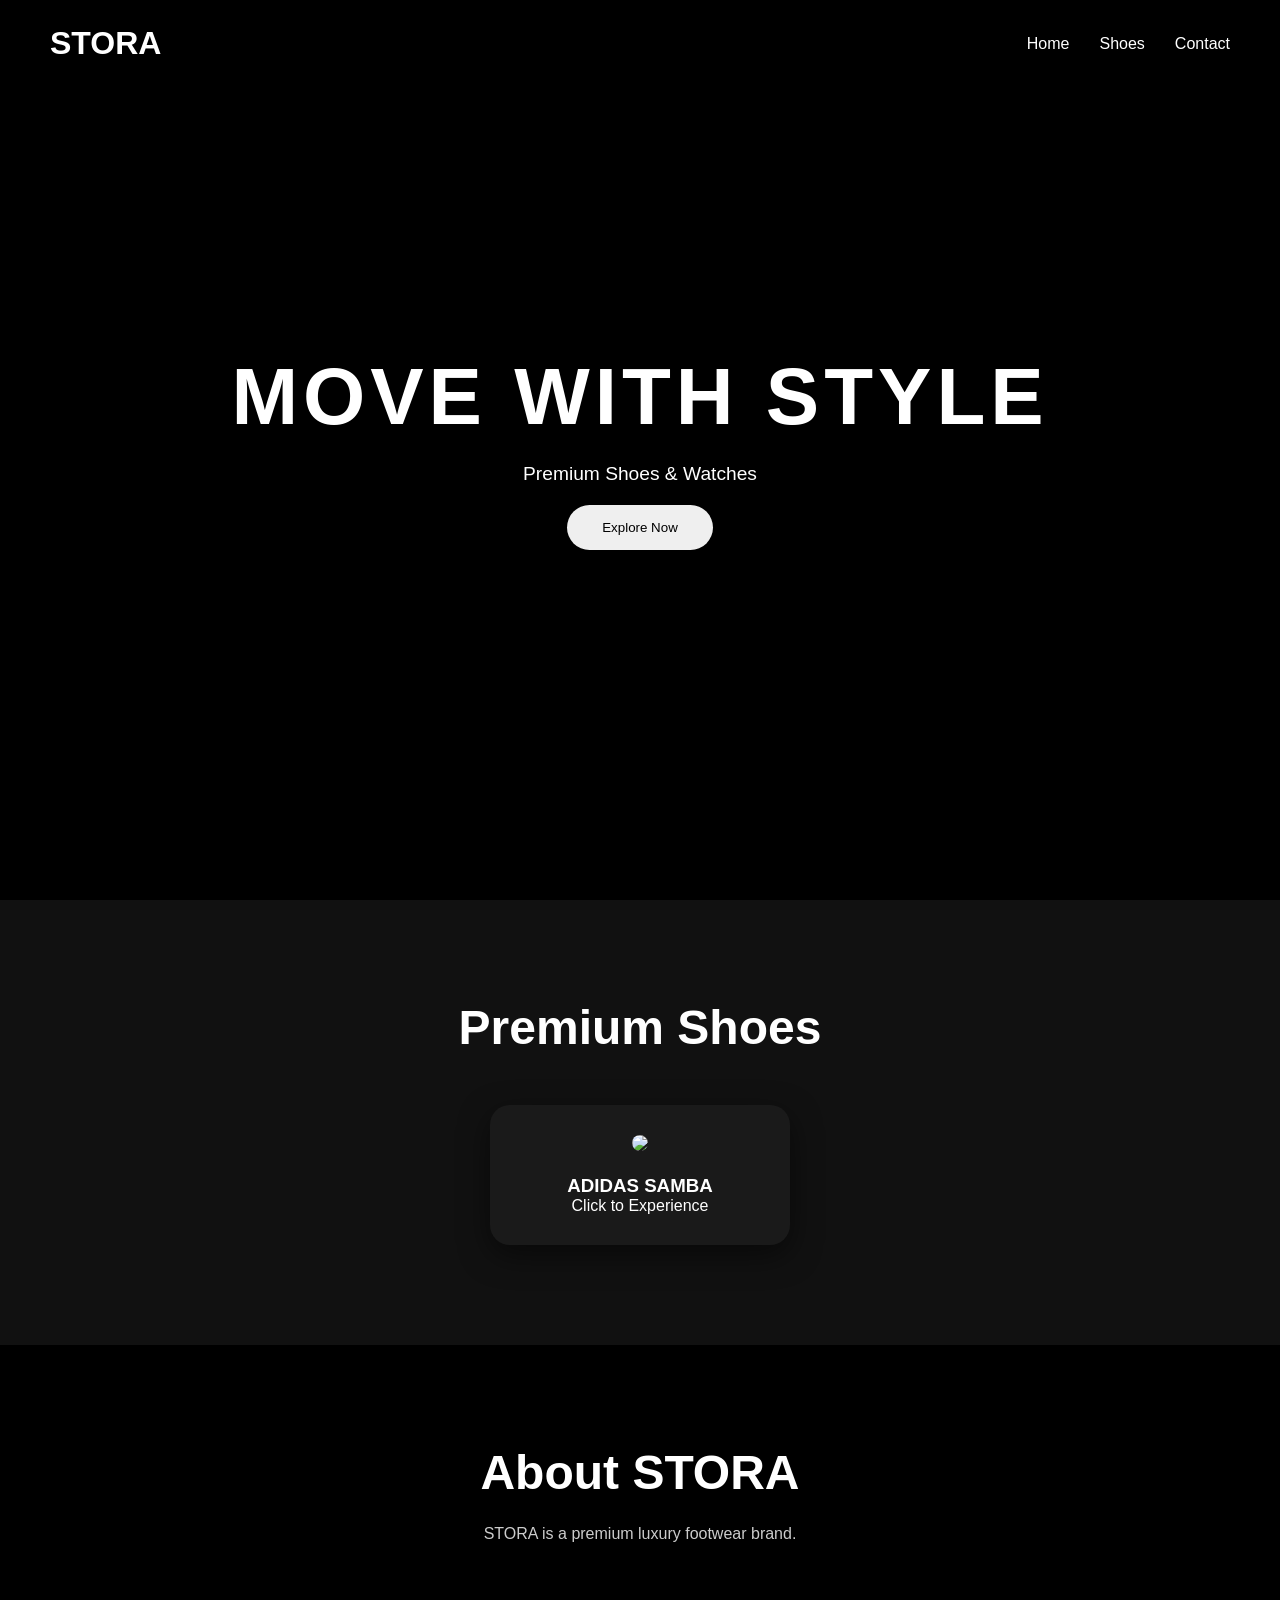
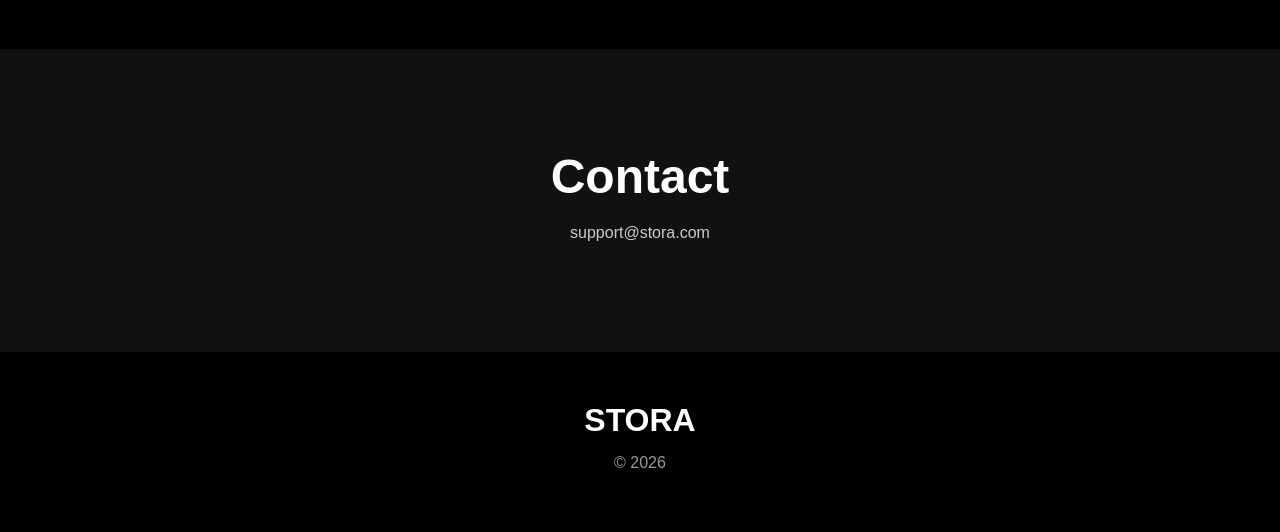
==== index.html @ d0a1e994 "Update index.html" ====
<!DOCTYPE html>
<html lang="en">
<head>
<meta charset="UTF-8">
<meta name="viewport" content="width=device-width, initial-scale=1.0">
<title>STORA</title>
<link rel="stylesheet" href="style.css">
</head>

<body>

<div class="intro">
    <h1>STORA</h1>
</div>

<nav>
    <div class="logo">STORA</div>

    <ul>
        <li><a href="#">Home</a></li>
        <li><a href="#products">Shoes</a></li>
        <li><a href="#contact">Contact</a></li>
    </ul>
</nav>

<section class="hero">
    <h1>MOVE WITH STYLE</h1>
    <p>Premium Shoes & Watches</p>
    <button>Explore Now</button>
</section>

<section class="products" id="products">

    <h2>Premium Shoes</h2>

    <div class="cards">

        <div class="samba-card"
             onclick="dropShoe()">

            <img
                src="samba.png"
                class="samba-img">

            <h3>ADIDAS SAMBA</h3>

            <p>Click to Experience</p>

        </div>

    </div>

</section>

<section class="about">

    <h2>About STORA</h2>

    <p>
        STORA is a premium luxury
        footwear brand.
    </p>

</section>

<section
    class="contact"
    id="contact">

    <h2>Contact</h2>

    <p>support@stora.com</p>

</section>

<footer>

    <h3>STORA</h3>

    <p>© 2026</p>

</footer>

<div
    id="dropScreen"
    class="drop-screen">

    <div class="splash"></div>

    <img
        src="samba.png"
        id="fallingShoe"
        class="falling-shoe">

</div>

<script src="script.js"></script>

</body>
</html>
---- style.css ----
*{
    margin:0;
    padding:0;
    box-sizing:border-box;
    font-family:Arial, sans-serif;
}

html{
    scroll-behavior:smooth;
}

body{
    background:#000;
    color:#fff;
    overflow-x:hidden;
}

/* INTRO */

.intro{
    position:fixed;
    top:0;
    left:0;
    width:100%;
    height:100vh;
    background:#000;
    display:flex;
    justify-content:center;
    align-items:center;
    z-index:9999;
    animation:fadeOut 2s forwards;
    animation-delay:2s;
}

.intro h1{
    font-size:6rem;
    letter-spacing:15px;
    animation:zoom 2s ease;
}

@keyframes zoom{
    from{
        opacity:0;
        transform:scale(0.5);
    }
    to{
        opacity:1;
        transform:scale(1);
    }
}

@keyframes fadeOut{
    to{
        opacity:0;
        visibility:hidden;
    }
}

/* NAVBAR */

nav{
    position:fixed;
    top:0;
    width:100%;
    display:flex;
    justify-content:space-between;
    align-items:center;
    padding:25px 50px;
    background:rgba(0,0,0,0.4);
    backdrop-filter:blur(10px);
    z-index:1000;
}

.logo{
    font-size:2rem;
    font-weight:bold;
}

nav ul{
    display:flex;
    list-style:none;
}

nav ul li{
    margin-left:30px;
}

nav ul li a{
    color:white;
    text-decoration:none;
}

/* HERO */

.hero{
    height:100vh;
    display:flex;
    flex-direction:column;
    justify-content:center;
    align-items:center;
    text-align:center;
    background:
    linear-gradient(rgba(0,0,0,0.6),rgba(0,0,0,0.8)),
    url('https://images.unsplash.com/photo-1542291026-7eec264c27ff');
    background-size:cover;
    background-position:center;
}

.hero h1{
    font-size:5rem;
    letter-spacing:5px;
}

.hero p{
    margin:20px 0;
    font-size:1.2rem;
}

button{
    padding:15px 35px;
    border:none;
    border-radius:30px;
    cursor:pointer;
    transition:.3s;
}

button:hover{
    transform:scale(1.1);
    box-shadow:0 0 20px rgba(255,255,255,.4);
}

/* PRODUCTS */

.products{
    padding:100px 50px;
    background:#111;
    text-align:center;
}

.products h2{
    font-size:3rem;
    margin-bottom:50px;
}

.cards{
    display:flex;
    justify-content:center;
    flex-wrap:wrap;
    gap:30px;
}

.card,
.samba-card{
    width:300px;
    background:#1a1a1a;
    padding:30px;
    border-radius:20px;
    transition:.4s;
    cursor:pointer;
    box-shadow:0 10px 30px rgba(0,0,0,.5);
}

.card:hover,
.samba-card:hover{
    transform:translateY(-10px) scale(1.05);
}

.samba-img{
    width:100%;
    border-radius:15px;
    margin-bottom:20px;
}

/* ABOUT */

.about{
    padding:100px 30px;
    text-align:center;
    background:#000;
}

.about h2{
    font-size:3rem;
    margin-bottom:20px;
}

.about p{
    max-width:700px;
    margin:auto;
    color:#ccc;
    line-height:1.8;
}

/* CONTACT */

.contact{
    padding:100px 30px;
    text-align:center;
    background:#111;
}

.contact h2{
    font-size:3rem;
    margin-bottom:20px;
}

.contact p{
    margin:10px;
    color:#ccc;
}

/* FOOTER */

footer{
    background:#000;
    padding:50px;
    text-align:center;
}

footer h3{
    font-size:2rem;
    margin-bottom:15px;
}

footer p{
    color:#999;
    margin:10px 0;
}

/* SHOE ANIMATION */

.drop-screen{
    position:fixed;
    top:0;
    left:0;
    width:100%;
    height:100%;
    background:black;
    display:none;
    justify-content:center;
    align-items:flex-end;
    overflow:hidden;
    z-index:10000;
}

.falling-shoe{
    position:absolute;
    width:300px;
    top:-500px;
}

.splash{
    position:absolute;
    bottom:120px;
    width:250px;
    height:60px;
    border-radius:50%;
    background:rgba(255,255,255,0.25);
    transform:scale(0);
}

@keyframes fall{
    0%{
        top:-500px;
        transform:rotate(0deg);
    }

    70%{
        top:45%;
        transform:rotate(20deg);
    }

    100%{
        top:42%;
        transform:rotate(10deg);
    }
}

@keyframes splashEffect{
    0%{
        transform:scale(0);
        opacity:1;
    }

    100%{
        transform:scale(3);
        opacity:0;
  
    }
    /* =========================
   STORA ADVANCED ANIMATION
   ========================= */

.drop-screen{
    position:fixed;
    top:0;
    left:0;
    width:100%;
    height:100%;
    background:black;
    display:none;
    justify-content:center;
    align-items:center;
    overflow:hidden;
    z-index:10000;
}

.falling-shoe{
    position:absolute;
    width:320px;
    top:-500px;
    left:50%;
    transform:translateX(-50%);
    transform-origin:bottom center;
}

.splash{
    position:absolute;
    bottom:150px;
    width:250px;
    height:60px;
    border-radius:50%;
    background:rgba(255,255,255,0.25);
    transform:scale(0);
}

/* SHOE FALL */

@keyframes fall{

    0%{
        top:-500px;
        transform:rotate(0deg);
    }

    70%{
        top:42%;
        transform:rotate(20deg);
    }

    100%{
        top:40%;
        transform:rotate(10deg);
    }
}

/* WATER SPLASH */

@keyframes splashEffect{

    0%{
        transform:scale(0);
        opacity:1;
    }

    100%{
        transform:scale(3);
        opacity:0;
    }
}

/* DOUBLE TAP */

@keyframes tap{

    0%{
        transform:rotate(10deg);
    }

    50%{
        transform:rotate(35deg);
    }

    100%{
        transform:rotate(10deg);
    }
}

/* LEFT SLIDE */

@keyframes slideLeft{

    from{
        left:40%;
    }

    to{
        left:-400px;
    }
}

/* RETURN FROM RIGHT */

@keyframes returnRight{

    from{
        left:120%;
    }

    to{
        left:40%;
    }
}

/* BUY NOW BUTTON */

#buyBtn{
    position:absolute;
    bottom:70px;
    padding:15px 40px;
    border:none;
    border-radius:40px;
    font-size:20px;
    cursor:pointer;
    background:white;
    color:black;
    transition:0.3s;
}

#buyBtn:hover{
    transform:scale(1.1);
    box-shadow:0 0 25px white;
}
}
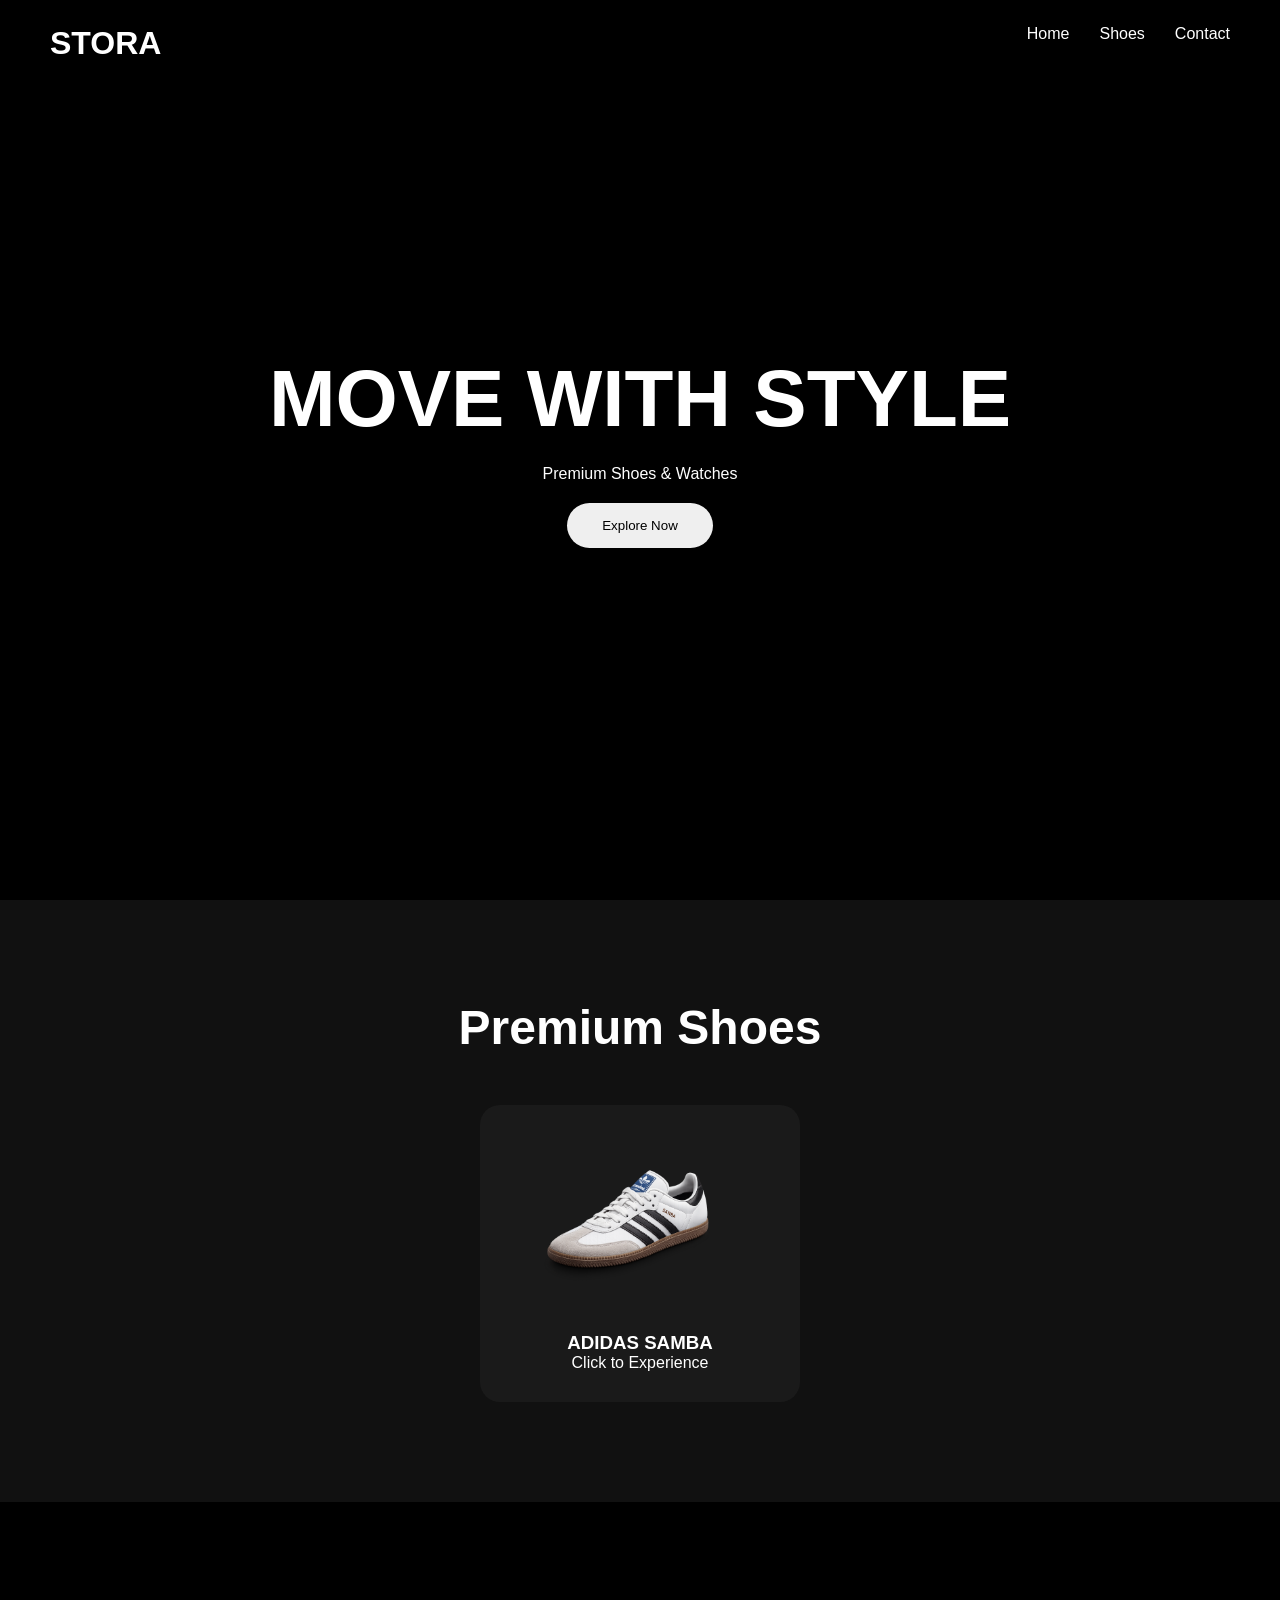
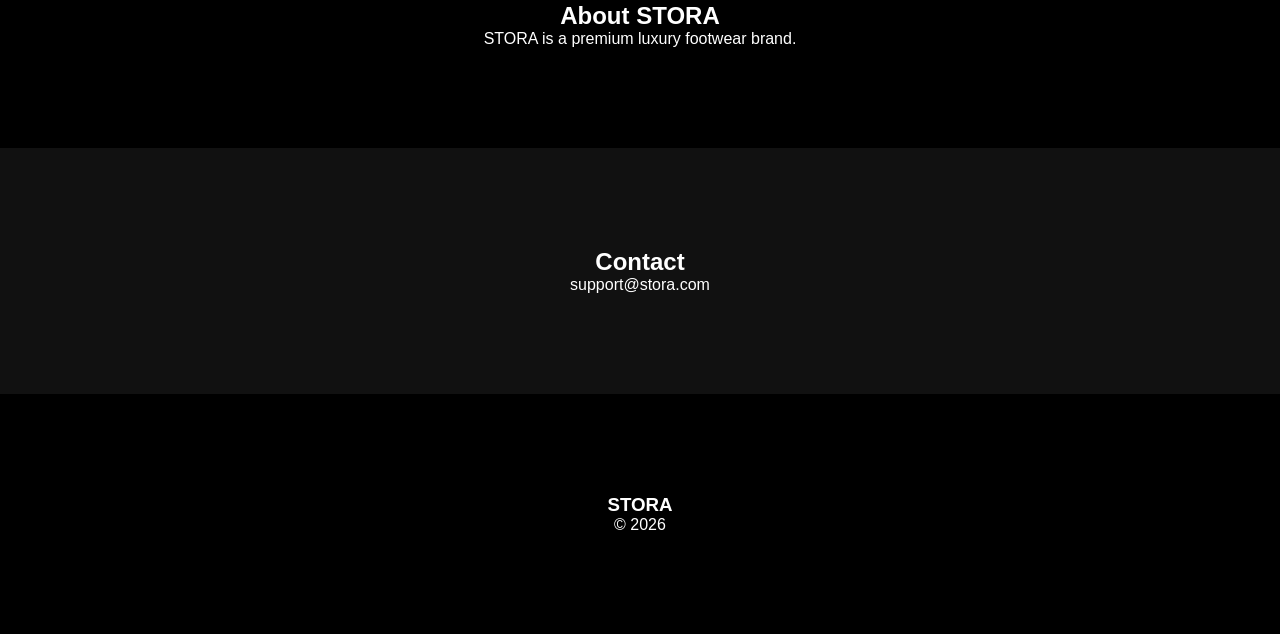
==== commit 75a8be44: "Update index.html" ====
--- a/index.html
+++ b/index.html
@@ -39,7 +39,7 @@
              onclick="dropShoe()">
 
             <img
-                src="samba.png"
+                src="ChatGPT Image Jul 4, 2026 at 06_11_16 PM.png"
                 class="samba-img">
 
             <h3>ADIDAS SAMBA</h3>
@@ -88,7 +88,7 @@
     <div class="splash"></div>
 
     <img
-        src="samba.png"
+        src="ChatGPT Image Jul 4, 2026 at 06_11_16 PM.png"
         id="fallingShoe"
         class="falling-shoe">
 
--- a/style.css
+++ b/style.css
@@ -2,7 +2,7 @@
     margin:0;
     padding:0;
     box-sizing:border-box;
-    font-family:Arial, sans-serif;
+    font-family:Arial,sans-serif;
 }
 
 html{
@@ -19,8 +19,6 @@
 
 .intro{
     position:fixed;
-    top:0;
-    left:0;
     width:100%;
     height:100vh;
     background:#000;
@@ -35,13 +33,13 @@
 .intro h1{
     font-size:6rem;
     letter-spacing:15px;
-    animation:zoom 2s ease;
+    animation:zoom 2s;
 }
 
 @keyframes zoom{
     from{
         opacity:0;
-        transform:scale(0.5);
+        transform:scale(.5);
     }
     to{
         opacity:1;
@@ -60,13 +58,11 @@
 
 nav{
     position:fixed;
-    top:0;
-    width:100%;
+    width:100%;
+    padding:25px 50px;
     display:flex;
     justify-content:space-between;
-    align-items:center;
-    padding:25px 50px;
-    background:rgba(0,0,0,0.4);
+    background:rgba(0,0,0,.4);
     backdrop-filter:blur(10px);
     z-index:1000;
 }
@@ -81,11 +77,11 @@
     list-style:none;
 }
 
-nav ul li{
+nav li{
     margin-left:30px;
 }
 
-nav ul li a{
+nav a{
     color:white;
     text-decoration:none;
 }
@@ -98,22 +94,19 @@
     flex-direction:column;
     justify-content:center;
     align-items:center;
-    text-align:center;
     background:
-    linear-gradient(rgba(0,0,0,0.6),rgba(0,0,0,0.8)),
+    linear-gradient(rgba(0,0,0,.6),rgba(0,0,0,.8)),
     url('https://images.unsplash.com/photo-1542291026-7eec264c27ff');
     background-size:cover;
-    background-position:center;
+    text-align:center;
 }
 
 .hero h1{
     font-size:5rem;
-    letter-spacing:5px;
 }
 
 .hero p{
-    margin:20px 0;
-    font-size:1.2rem;
+    margin:20px;
 }
 
 button{
@@ -121,12 +114,6 @@
     border:none;
     border-radius:30px;
     cursor:pointer;
-    transition:.3s;
-}
-
-button:hover{
-    transform:scale(1.1);
-    box-shadow:0 0 20px rgba(255,255,255,.4);
 }
 
 /* PRODUCTS */
@@ -145,24 +132,19 @@
 .cards{
     display:flex;
     justify-content:center;
-    flex-wrap:wrap;
-    gap:30px;
-}
-
-.card,
+}
+
 .samba-card{
-    width:300px;
+    width:320px;
     background:#1a1a1a;
     padding:30px;
     border-radius:20px;
-    transition:.4s;
     cursor:pointer;
-    box-shadow:0 10px 30px rgba(0,0,0,.5);
-}
-
-.card:hover,
+    transition:.3s;
+}
+
 .samba-card:hover{
-    transform:translateY(-10px) scale(1.05);
+    transform:translateY(-10px);
 }
 
 .samba-img{
@@ -171,63 +153,18 @@
     margin-bottom:20px;
 }
 
-/* ABOUT */
-
-.about{
+.about,
+.contact,
+footer{
     padding:100px 30px;
     text-align:center;
-    background:#000;
-}
-
-.about h2{
-    font-size:3rem;
-    margin-bottom:20px;
-}
-
-.about p{
-    max-width:700px;
-    margin:auto;
-    color:#ccc;
-    line-height:1.8;
-}
-
-/* CONTACT */
+}
 
 .contact{
-    padding:100px 30px;
-    text-align:center;
     background:#111;
 }
 
-.contact h2{
-    font-size:3rem;
-    margin-bottom:20px;
-}
-
-.contact p{
-    margin:10px;
-    color:#ccc;
-}
-
-/* FOOTER */
-
-footer{
-    background:#000;
-    padding:50px;
-    text-align:center;
-}
-
-footer h3{
-    font-size:2rem;
-    margin-bottom:15px;
-}
-
-footer p{
-    color:#999;
-    margin:10px 0;
-}
-
-/* SHOE ANIMATION */
+/* ANIMATION SCREEN */
 
 .drop-screen{
     position:fixed;
@@ -237,188 +174,90 @@
     height:100%;
     background:black;
     display:none;
-    justify-content:center;
-    align-items:flex-end;
     overflow:hidden;
     z-index:10000;
 }
 
+/* SHOE */
+
 .falling-shoe{
     position:absolute;
-    width:300px;
+    width:320px;
+    left:50%;
     top:-500px;
-}
+    transform:translateX(-50%);
+    transform-origin:bottom center;
+}
+
+/* SPLASH */
 
 .splash{
     position:absolute;
-    bottom:120px;
+    left:50%;
+    bottom:140px;
+    transform:translateX(-50%) scale(0);
     width:250px;
     height:60px;
     border-radius:50%;
-    background:rgba(255,255,255,0.25);
-    transform:scale(0);
-}
+    background:rgba(255,255,255,.2);
+}
+
+/* BUTTON */
+
+#buyBtn{
+    position:absolute;
+    left:50%;
+    bottom:70px;
+    transform:translateX(-50%);
+    padding:18px 45px;
+    border:none;
+    border-radius:50px;
+    background:#111;
+    color:white;
+    font-size:18px;
+    letter-spacing:3px;
+    cursor:pointer;
+    box-shadow:0 0 20px rgba(255,255,255,.15);
+}
+
+#buyBtn:hover{
+    box-shadow:0 0 35px rgba(255,255,255,.4);
+}
+
+/* FALL */
 
 @keyframes fall{
+
     0%{
         top:-500px;
-        transform:rotate(0deg);
-    }
-
-    70%{
-        top:45%;
-        transform:rotate(20deg);
-    }
-
-    100%{
-        top:42%;
-        transform:rotate(10deg);
-    }
-}
-
-@keyframes splashEffect{
-    0%{
-        transform:scale(0);
-        opacity:1;
-    }
-
-    100%{
-        transform:scale(3);
-        opacity:0;
-  
-    }
-    /* =========================
-   STORA ADVANCED ANIMATION
-   ========================= */
-
-.drop-screen{
-    position:fixed;
-    top:0;
-    left:0;
-    width:100%;
-    height:100%;
-    background:black;
-    display:none;
-    justify-content:center;
-    align-items:center;
-    overflow:hidden;
-    z-index:10000;
-}
-
-.falling-shoe{
-    position:absolute;
-    width:320px;
-    top:-500px;
-    left:50%;
-    transform:translateX(-50%);
-    transform-origin:bottom center;
-}
-
-.splash{
-    position:absolute;
-    bottom:150px;
-    width:250px;
-    height:60px;
-    border-radius:50%;
-    background:rgba(255,255,255,0.25);
-    transform:scale(0);
-}
-
-/* SHOE FALL */
-
-@keyframes fall{
-
-    0%{
-        top:-500px;
-        transform:rotate(0deg);
-    }
-
-    70%{
-        top:42%;
-        transform:rotate(20deg);
+        transform:
+        translateX(-50%)
+        rotate(0deg);
     }
 
     100%{
         top:40%;
-        transform:rotate(10deg);
-    }
-}
-
-/* WATER SPLASH */
-
-@keyframes splashEffect{
+        transform:
+        translateX(-50%)
+        rotate(10deg);
+    }
+}
+
+/* SPLASH */
+
+@keyframes splash{
 
     0%{
-        transform:scale(0);
+        transform:
+        translateX(-50%)
+        scale(0);
         opacity:1;
     }
 
     100%{
-        transform:scale(3);
+        transform:
+        translateX(-50%)
+        scale(3);
         opacity:0;
     }
 }
-
-/* DOUBLE TAP */
-
-@keyframes tap{
-
-    0%{
-        transform:rotate(10deg);
-    }
-
-    50%{
-        transform:rotate(35deg);
-    }
-
-    100%{
-        transform:rotate(10deg);
-    }
-}
-
-/* LEFT SLIDE */
-
-@keyframes slideLeft{
-
-    from{
-        left:40%;
-    }
-
-    to{
-        left:-400px;
-    }
-}
-
-/* RETURN FROM RIGHT */
-
-@keyframes returnRight{
-
-    from{
-        left:120%;
-    }
-
-    to{
-        left:40%;
-    }
-}
-
-/* BUY NOW BUTTON */
-
-#buyBtn{
-    position:absolute;
-    bottom:70px;
-    padding:15px 40px;
-    border:none;
-    border-radius:40px;
-    font-size:20px;
-    cursor:pointer;
-    background:white;
-    color:black;
-    transition:0.3s;
-}
-
-#buyBtn:hover{
-    transform:scale(1.1);
-    box-shadow:0 0 25px white;
-}
-}
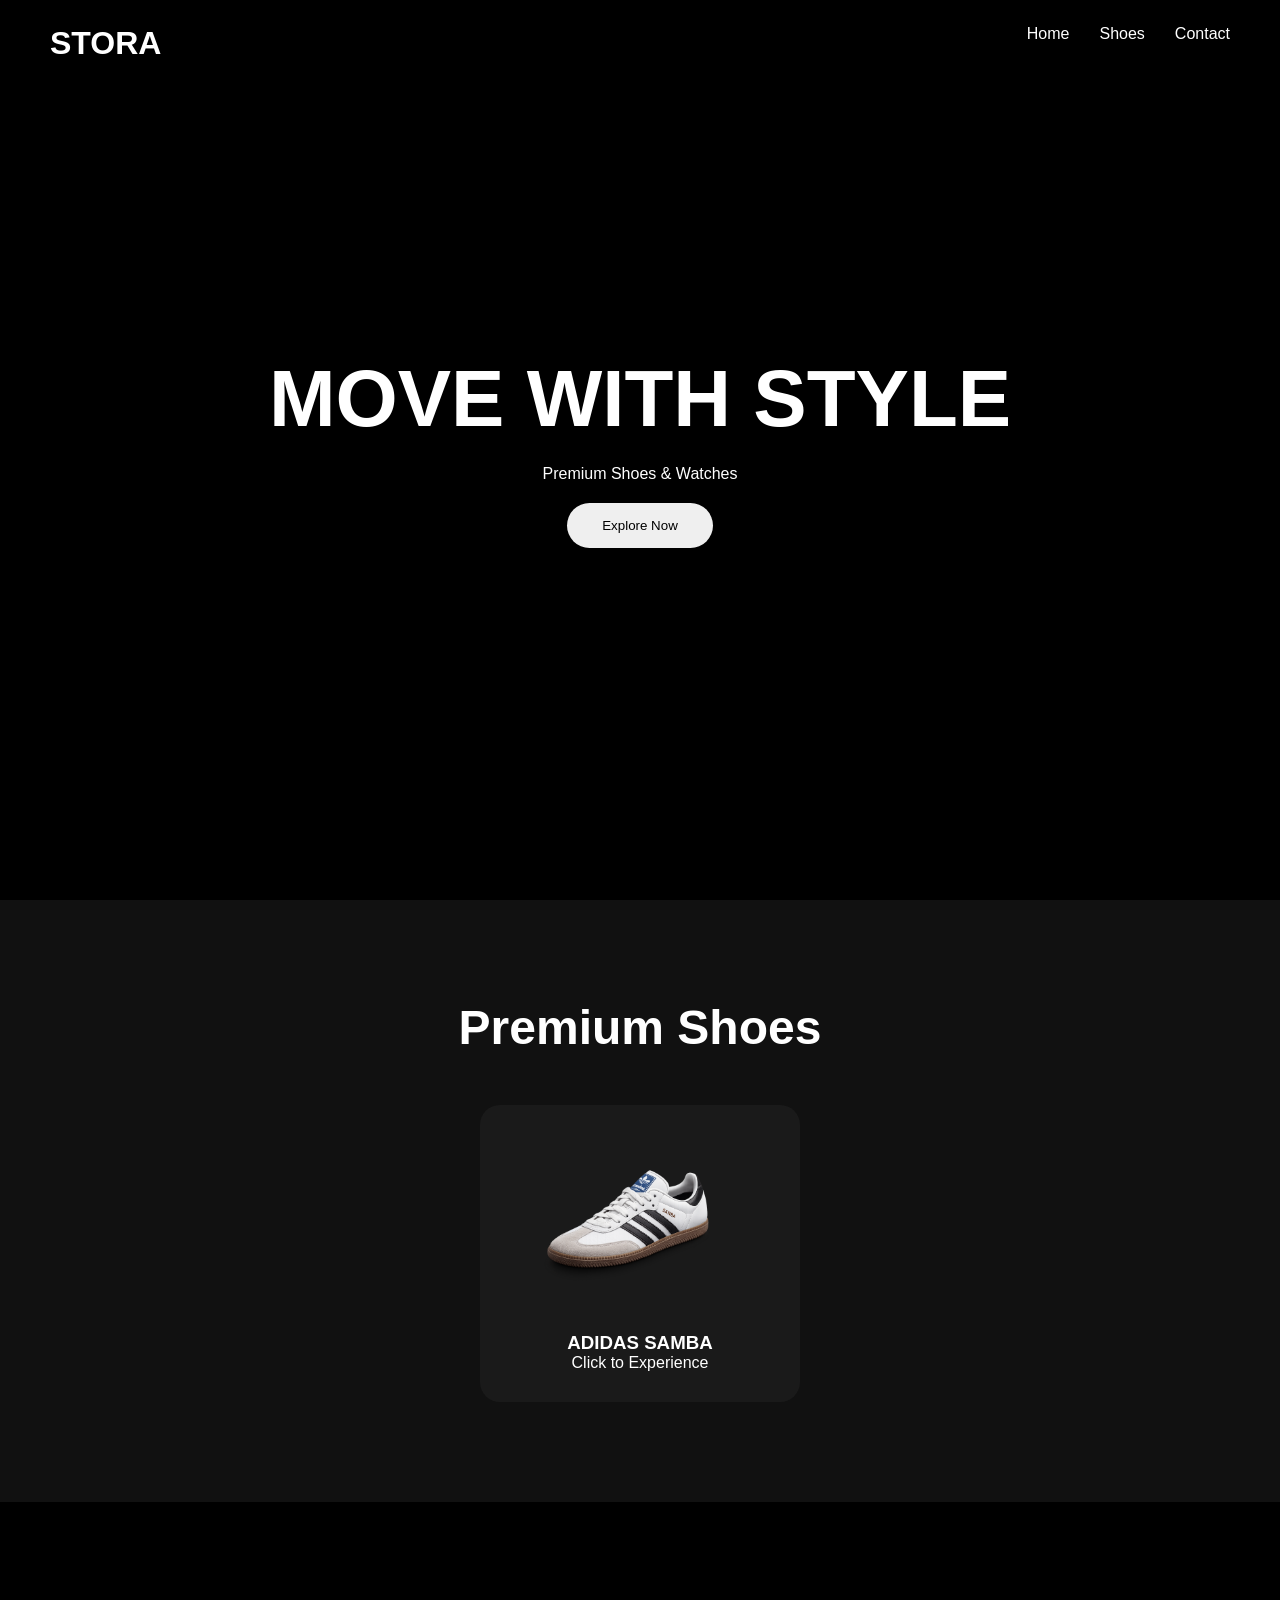
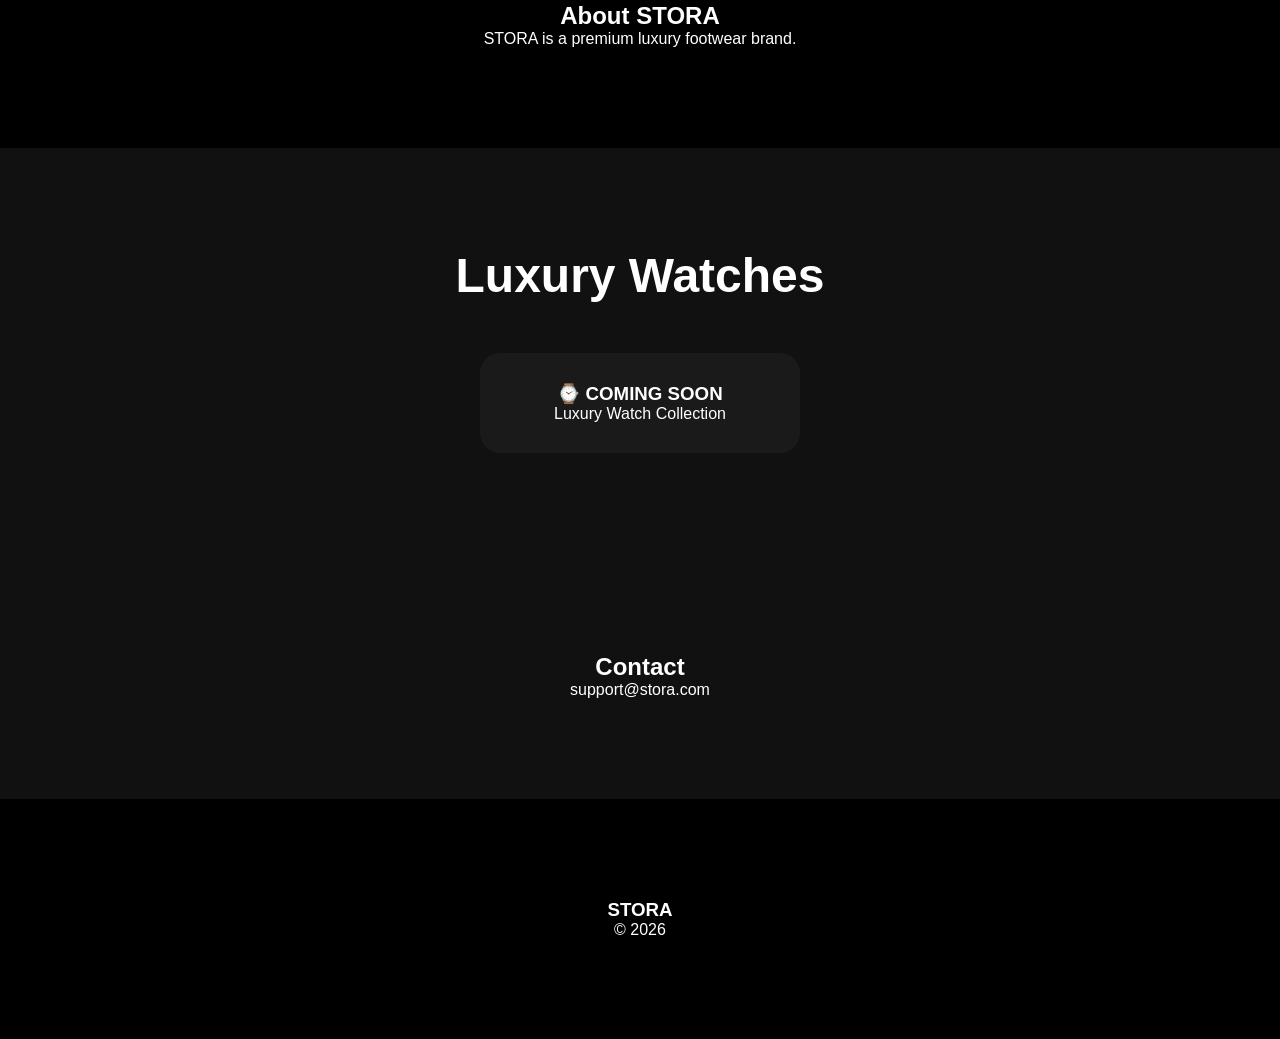
==== commit 1c6bc0e9: "Update index.html" ====
--- a/index.html
+++ b/index.html
@@ -62,7 +62,23 @@
     </p>
 
 </section>
+<section class="products">
 
+    <h2>Luxury Watches</h2>
+
+    <div class="cards">
+
+        <div class="samba-card">
+
+            <h3>⌚ COMING SOON</h3>
+
+            <p>Luxury Watch Collection</p>
+
+        </div>
+
+    </div>
+
+</section>
 <section
     class="contact"
     id="contact">
--- a/style.css
+++ b/style.css
@@ -261,3 +261,42 @@
         opacity:0;
     }
 }
+#backBtn{
+
+    position:absolute;
+
+    top:40px;
+
+    left:40px;
+
+    padding:12px 30px;
+
+    border:none;
+
+    border-radius:30px;
+
+    background:#111;
+
+    color:white;
+
+    cursor:pointer;
+
+    font-size:16px;
+
+    letter-spacing:2px;
+
+    box-shadow:
+        0 0 15px
+        rgba(255,255,255,.15);
+
+    transition:.3s;
+}
+
+#backBtn:hover{
+
+    transform:scale(1.08);
+
+    box-shadow:
+        0 0 25px
+        rgba(255,255,255,.4);
+}
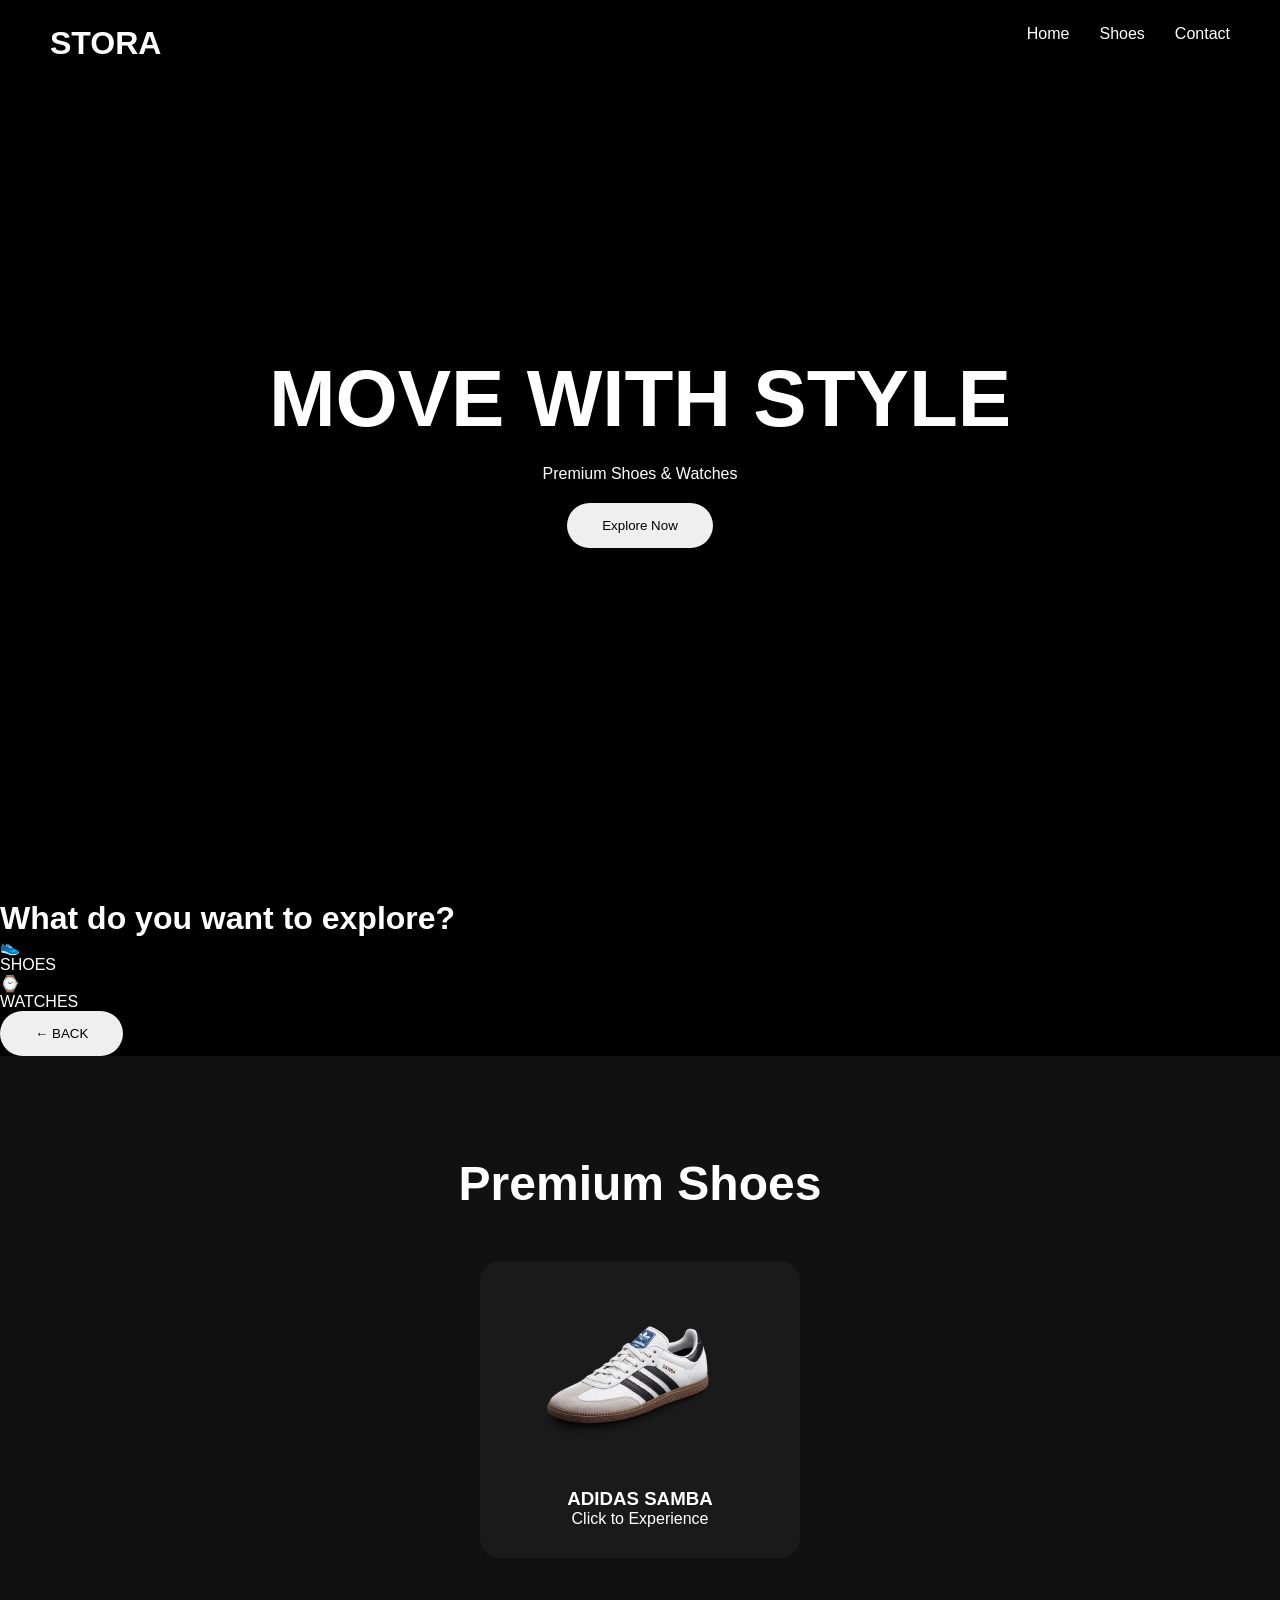
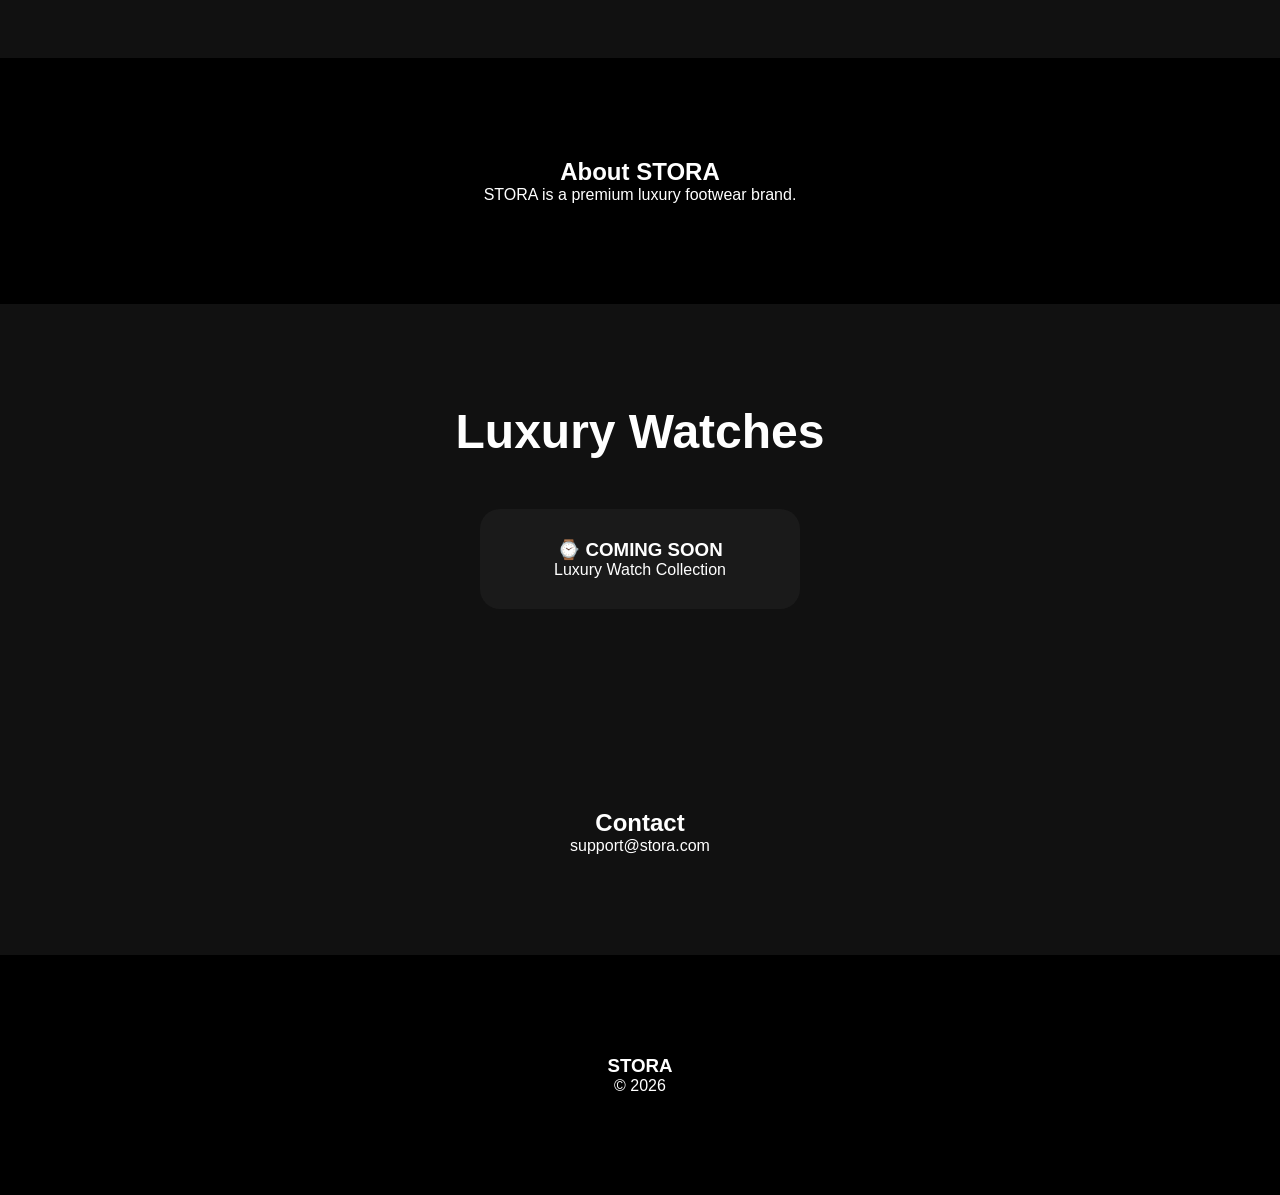
==== commit ca280208: "Update index.html" ====
--- a/index.html
+++ b/index.html
@@ -28,7 +28,54 @@
     <p>Premium Shoes & Watches</p>
     <button>Explore Now</button>
 </section>
+<!-- EXPLORE SCREEN -->
 
+<div id="exploreScreen">
+
+    <div class="curtain left"></div>
+    <div class="curtain right"></div>
+
+    <div class="explore-box">
+
+        <h1>
+            What do you want to explore?
+        </h1>
+
+        <div class="options">
+
+            <div
+                class="option"
+                onclick="openShoes()">
+
+                👟
+                <br>
+                SHOES
+
+            </div>
+
+            <div
+                class="option"
+                onclick="openWatches()">
+
+                ⌚
+                <br>
+                WATCHES
+
+            </div>
+
+        </div>
+
+        <button
+            class="backExplore"
+            onclick="closeExplore()">
+
+            ← BACK
+
+        </button>
+
+    </div>
+
+</div>
 <section class="products" id="products">
 
     <h2>Premium Shoes</h2>
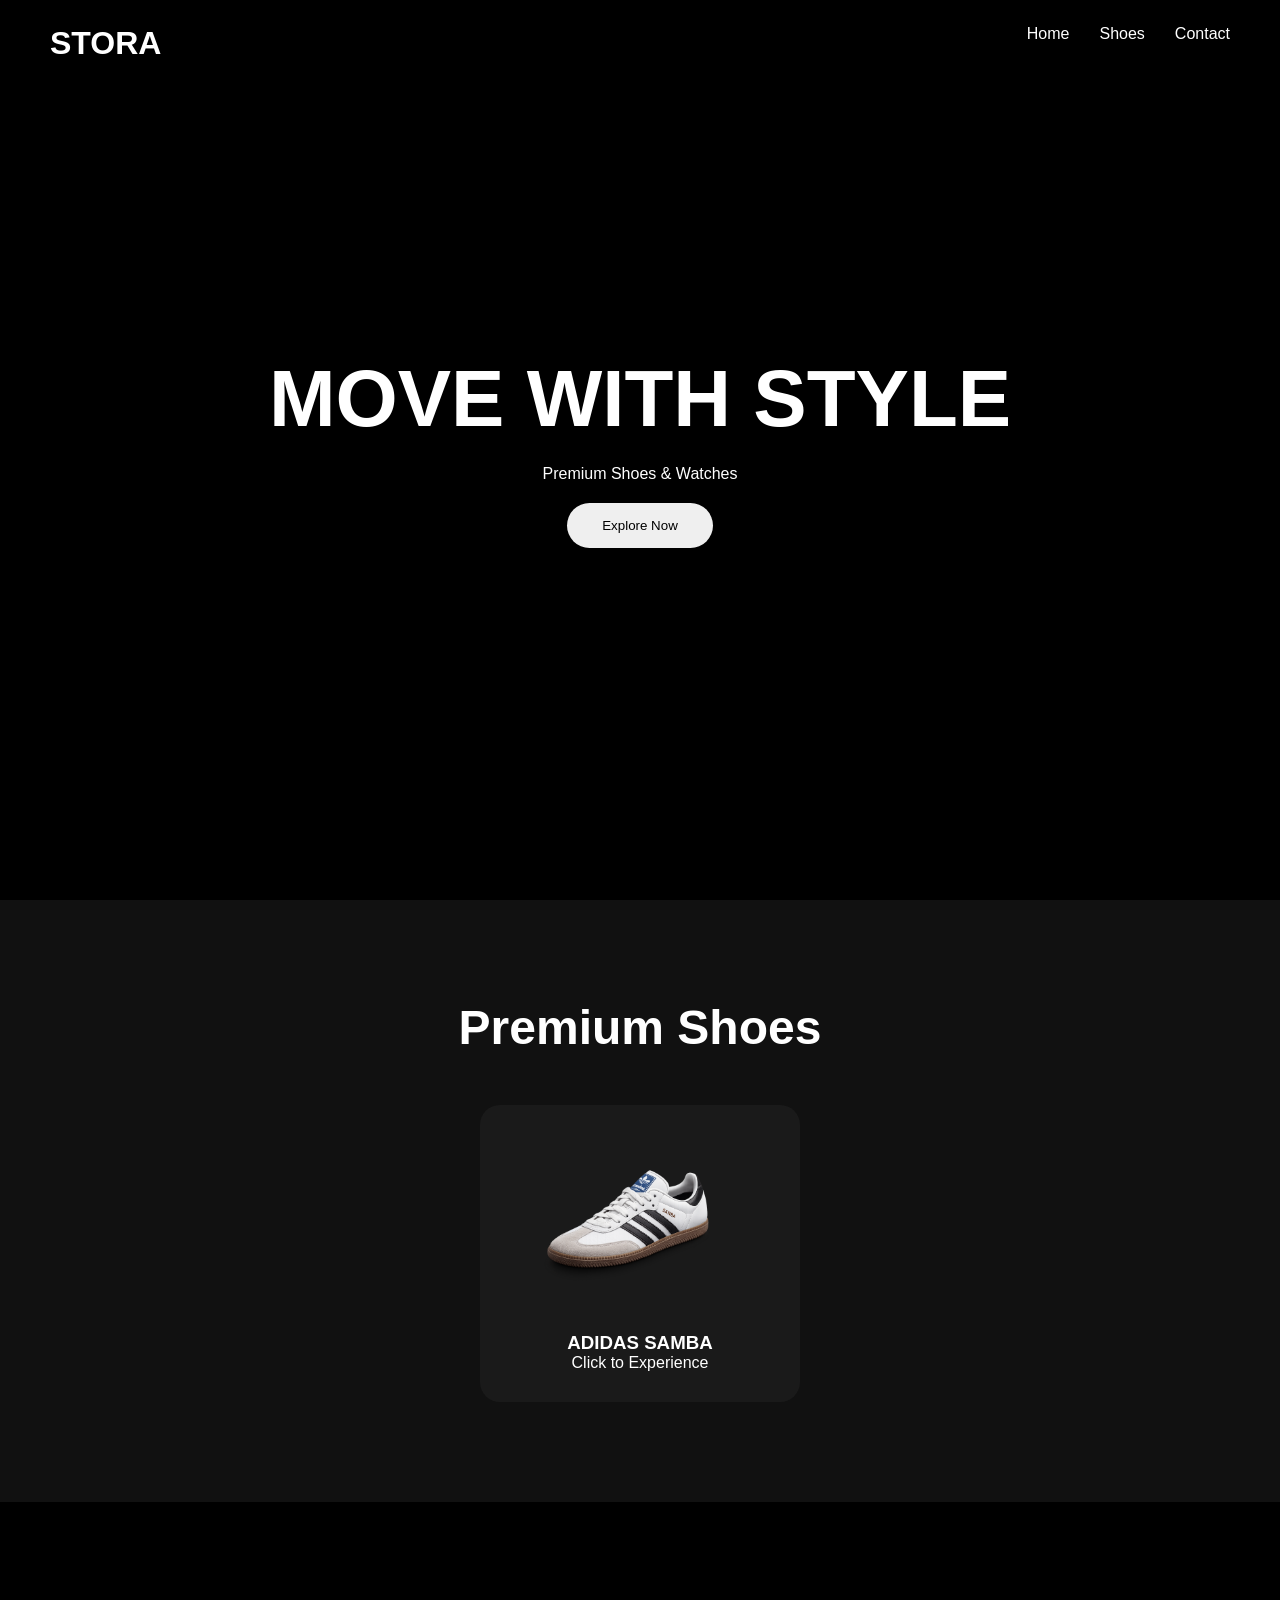
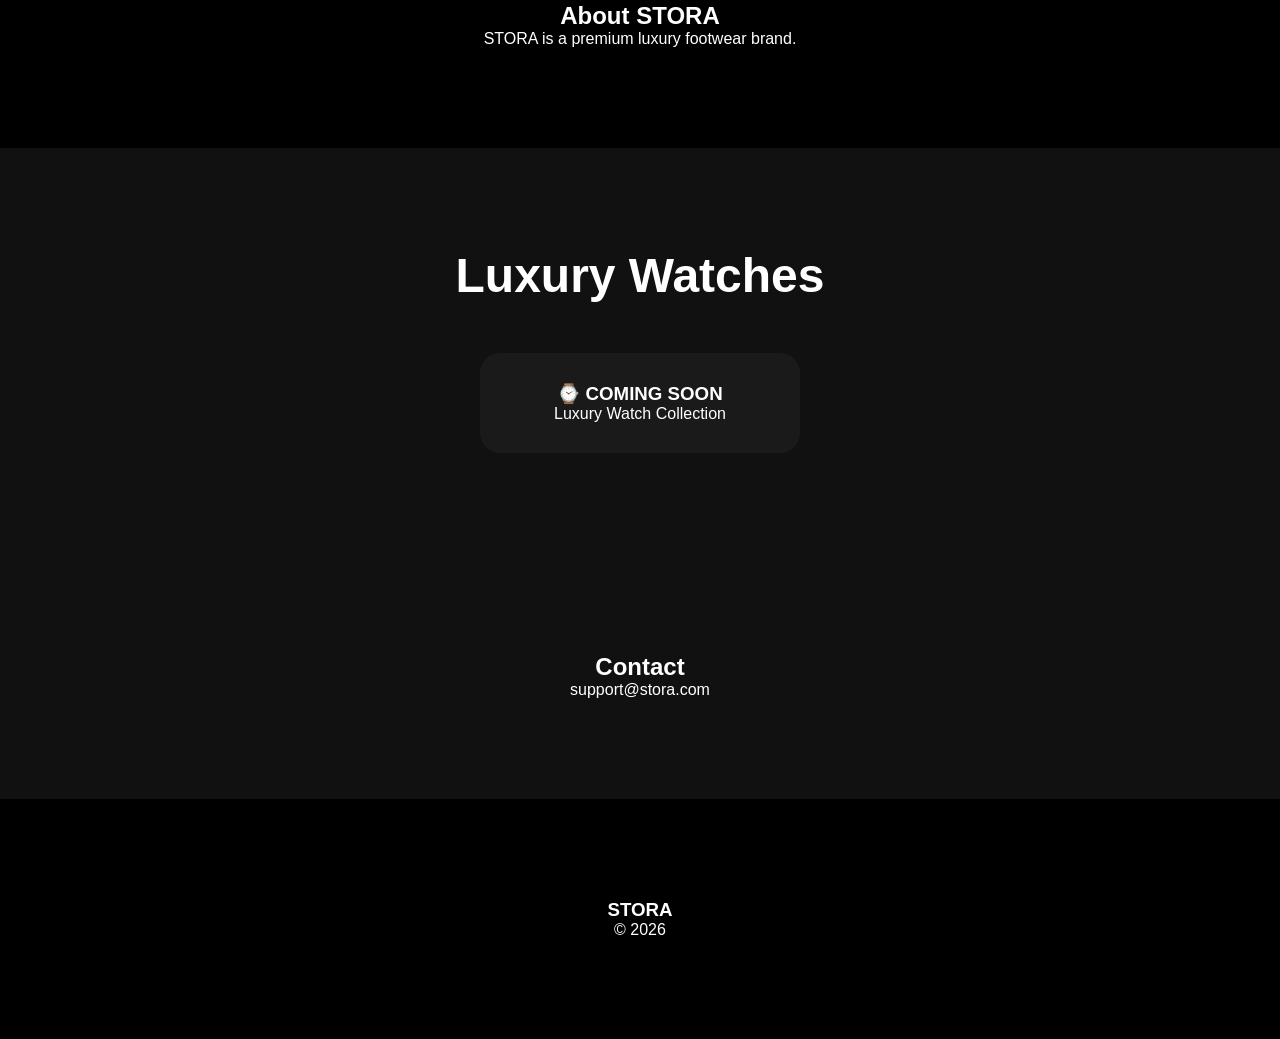
==== commit 7178ac3a: "Update index.html" ====
--- a/index.html
+++ b/index.html
@@ -1,38 +1,89 @@
 <!DOCTYPE html>
 <html lang="en">
+
 <head>
 <meta charset="UTF-8">
-<meta name="viewport" content="width=device-width, initial-scale=1.0">
+<meta name="viewport"
+      content="width=device-width, initial-scale=1.0">
+
 <title>STORA</title>
-<link rel="stylesheet" href="style.css">
+
+<link rel="stylesheet"
+      href="style.css">
+
 </head>
 
 <body>
 
+<!-- INTRO -->
+
 <div class="intro">
-    <h1>STORA</h1>
+
+    <h1>
+        STORA
+    </h1>
+
 </div>
 
+<!-- NAVBAR -->
+
 <nav>
-    <div class="logo">STORA</div>
+
+    <div class="logo">
+        STORA
+    </div>
 
     <ul>
-        <li><a href="#">Home</a></li>
-        <li><a href="#products">Shoes</a></li>
-        <li><a href="#contact">Contact</a></li>
+
+        <li>
+            <a href="#">
+                Home
+            </a>
+        </li>
+
+        <li>
+            <a href="#products">
+                Shoes
+            </a>
+        </li>
+
+        <li>
+            <a href="#contact">
+                Contact
+            </a>
+        </li>
+
     </ul>
+
 </nav>
 
+<!-- HERO -->
+
 <section class="hero">
-    <h1>MOVE WITH STYLE</h1>
-    <p>Premium Shoes & Watches</p>
-    <button>Explore Now</button>
-</section>
+
+    <h1>
+        MOVE WITH STYLE
+    </h1>
+
+    <p>
+        Premium Shoes & Watches
+    </p>
+
+    <button
+        onclick="showExplore()">
+
+        Explore Now
+
+    </button>
+
+</section>
+
 <!-- EXPLORE SCREEN -->
 
 <div id="exploreScreen">
 
     <div class="curtain left"></div>
+
     <div class="curtain right"></div>
 
     <div class="explore-box">
@@ -43,23 +94,43 @@
 
         <div class="options">
 
+            <!-- SHOES -->
+
             <div
                 class="option"
                 onclick="openShoes()">
 
-                👟
-                <br>
-                SHOES
+                <div style="font-size:60px;">
+                    👟
+                </div>
+
+                <h2>
+                    SHOES
+                </h2>
+
+                <p>
+                    Premium Sneaker Collection
+                </p>
 
             </div>
+
+            <!-- WATCHES -->
 
             <div
                 class="option"
                 onclick="openWatches()">
 
-                ⌚
-                <br>
-                WATCHES
+                <div style="font-size:60px;">
+                    ⌚
+                </div>
+
+                <h2>
+                    WATCHES
+                </h2>
+
+                <p>
+                    Luxury Collection
+                </p>
 
             </div>
 
@@ -76,22 +147,34 @@
     </div>
 
 </div>
-<section class="products" id="products">
-
-    <h2>Premium Shoes</h2>
+
+<!-- SHOES -->
+
+<section
+    class="products"
+    id="products">
+
+    <h2>
+        Premium Shoes
+    </h2>
 
     <div class="cards">
 
-        <div class="samba-card"
-             onclick="dropShoe()">
+        <div
+            class="samba-card"
+            onclick="dropShoe()">
 
             <img
                 src="ChatGPT Image Jul 4, 2026 at 06_11_16 PM.png"
                 class="samba-img">
 
-            <h3>ADIDAS SAMBA</h3>
-
-            <p>Click to Experience</p>
+            <h3>
+                ADIDAS SAMBA
+            </h3>
+
+            <p>
+                Click to Experience
+            </p>
 
         </div>
 
@@ -99,9 +182,13 @@
 
 </section>
 
+<!-- ABOUT -->
+
 <section class="about">
 
-    <h2>About STORA</h2>
+    <h2>
+        About STORA
+    </h2>
 
     <p>
         STORA is a premium luxury
@@ -109,40 +196,64 @@
     </p>
 
 </section>
+
+<!-- WATCHES -->
+
 <section class="products">
 
-    <h2>Luxury Watches</h2>
+    <h2>
+        Luxury Watches
+    </h2>
 
     <div class="cards">
 
         <div class="samba-card">
 
-            <h3>⌚ COMING SOON</h3>
-
-            <p>Luxury Watch Collection</p>
+            <h3>
+                ⌚ COMING SOON
+            </h3>
+
+            <p>
+                Luxury Watch Collection
+            </p>
 
         </div>
 
     </div>
 
 </section>
+
+<!-- CONTACT -->
+
 <section
     class="contact"
     id="contact">
 
-    <h2>Contact</h2>
-
-    <p>support@stora.com</p>
-
-</section>
+    <h2>
+        Contact
+    </h2>
+
+    <p>
+        support@stora.com
+    </p>
+
+</section>
+
+<!-- FOOTER -->
 
 <footer>
 
-    <h3>STORA</h3>
-
-    <p>© 2026</p>
+    <h3>
+        STORA
+    </h3>
+
+    <p>
+        © 2026
+    </p>
 
 </footer>
+
+<!-- SHOE ANIMATION -->
 
 <div
     id="dropScreen"
--- a/style.css
+++ b/style.css
@@ -300,3 +300,71 @@
         0 0 25px
         rgba(255,255,255,.4);
 }
+#exploreScreen{
+    position:fixed;
+    top:0;
+    left:0;
+    width:100%;
+    height:100%;
+    background:black;
+    display:none;
+    z-index:20000;
+    overflow:hidden;
+}
+
+.curtain{
+    position:absolute;
+    width:50%;
+    height:100%;
+    background:#111;
+    transition:1s;
+}
+
+.left{
+    left:-50%;
+}
+
+.right{
+    right:-50%;
+}
+
+.explore-box{
+    position:absolute;
+    width:100%;
+    top:50%;
+    left:50%;
+    transform:translate(-50%,-50%);
+    text-align:center;
+    opacity:0;
+    transition:1s;
+}
+
+.explore-box h1{
+    font-size:3rem;
+    margin-bottom:60px;
+}
+
+.options{
+    display:flex;
+    justify-content:center;
+    gap:60px;
+}
+
+.option{
+    width:250px;
+    padding:60px;
+    background:#111;
+    border-radius:20px;
+    font-size:30px;
+    cursor:pointer;
+    transition:.3s;
+}
+
+.option:hover{
+    transform:scale(1.05);
+}
+
+.backExplore{
+    margin-top:50px;
+    padding:15px 35px;
+}
